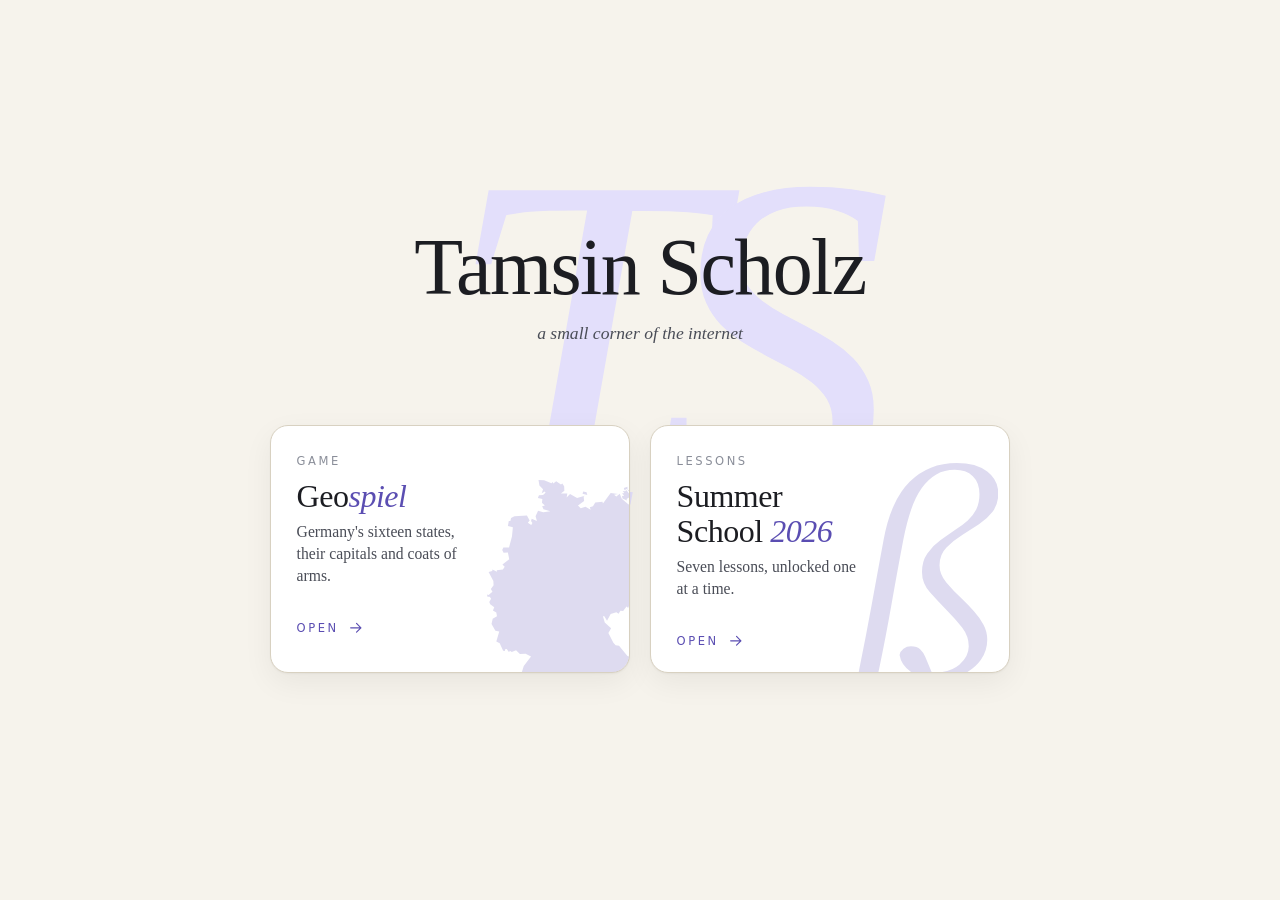
==== index.html @ 85770235 "Landing page: widen the ß artwork by 15% Co-Authored-By: Claude Opus 5.5 <noreply@anthropic.com> Cla" ====
<!doctype html>
<html lang="en">
<head>
  <meta charset="utf-8">
  <meta name="viewport" content="width=device-width, initial-scale=1">
  <title>Tamsin Scholz</title>
  <style>
    :root {
      --ink: #1c1d22;
      --ink-soft: #4a4d57;
      --ink-faint: #8a8e99;
      --paper: #f6f3ec;
      --paper-deep: #ece7dc;
      --rule: #d8d1c1;
      --accent: #5b4eb2;
      --accent-soft: #e3dffb;
      --ease: cubic-bezier(.2,.7,.2,1);
      --serif: ui-serif, Georgia, "Iowan Old Style", "Apple Garamond", serif;
      --sans: ui-sans-serif, system-ui, sans-serif;
    }
    * { box-sizing: border-box; }
    html, body { margin: 0; }
    body {
      min-height: 100vh;
      background: var(--paper);
      color: var(--ink);
      font-family: var(--serif);
      -webkit-font-smoothing: antialiased;
      display: grid;
      grid-template-columns: minmax(0, 1fr);
      place-items: center;
      padding: 6vh 16px;
      overflow-x: hidden;
    }
    main {
      position: relative;
      width: 100%;
      max-width: 760px;
      text-align: center;
    }
    /* Giant ghost monogram behind the name */
    .masthead { position: relative; isolation: isolate; }
    .mono {
      position: absolute;
      inset: 50% auto auto 50%;
      transform: translate(-50%, -38%);
      font-size: clamp(14rem, 52vw, 30rem);
      font-style: italic;
      line-height: 1;
      letter-spacing: -.12em;
      color: var(--accent-soft);
      z-index: -1;
      user-select: none;
      white-space: nowrap;
    }
    h1 {
      margin: 0;
      font-weight: 500;
      font-size: clamp(2.6rem, 9vw, 5rem);
      letter-spacing: -.02em;
      line-height: 1;
    }
    .tag {
      margin: 1rem 0 0;
      font-style: italic;
      color: var(--ink-soft);
      font-size: 1.1rem;
    }
    .cards {
      display: grid;
      grid-template-columns: repeat(auto-fit, minmax(260px, 1fr));
      gap: 1.25rem;
      max-width: 740px;
      margin: 9vh auto 0;
    }
    .card {
      position: relative;
      overflow: hidden;
      display: block;
      min-height: 220px;
      padding: 1.6rem 40% 1.4rem 1.6rem;
      background: #fff;
      border: 1px solid var(--rule);
      border-radius: 18px;
      box-shadow: 0 1px 2px rgba(0,0,0,.04), 0 10px 30px rgba(0,0,0,.06);
      color: inherit;
      text-decoration: none;
      text-align: left;
      transition: transform .35s var(--ease), box-shadow .35s var(--ease), border-color .35s var(--ease);
    }
    .card:hover, .card:focus-visible {
      transform: translateY(-4px) rotate(-.6deg);
      border-color: var(--accent);
      box-shadow: 0 2px 4px rgba(0,0,0,.05), 0 18px 40px rgba(91,78,178,.18);
      outline: none;
    }
    /* Each card's artwork sits faded in the bottom-right corner, cropped by the card */
    .art {
      position: absolute;
      right: -8%;
      bottom: -14%;
      height: 92%;
      width: auto;
      opacity: .2;
      transition: opacity .4s var(--ease), transform .6s var(--ease);
    }
    .card:hover .art, .card:focus-visible .art { opacity: .38; transform: translate(-6px, -6px); }
    .art--de path { fill: var(--accent); }
    /* ß outline from Source Serif 4 Italic (SIL Open Font License), drawn as
       a path: Safari clips the overhang of real italic text while it animates */
    .art--glyph { right: 3%; bottom: -31%; height: 116%; }
    .art--glyph path { fill: var(--accent); }
    .card__meta {
      font-family: var(--sans);
      font-size: .72rem;
      letter-spacing: .22em;
      text-transform: uppercase;
      color: var(--ink-faint);
    }
    .card__title {
      display: block;
      margin-top: .6rem;
      font-size: 2rem;
      line-height: 1.1;
      letter-spacing: -.015em;
    }
    .card__title em { color: var(--accent); }
    .card__blurb {
      display: block;
      margin-top: .45rem;
      color: var(--ink-soft);
      font-size: .98rem;
      line-height: 1.4;
    }
    .card__go {
      display: inline-flex;
      align-items: center;
      gap: .5rem;
      margin-top: 2rem;
      color: var(--accent);
    }
    .card__go .card__meta { color: inherit; }
    .arrow {
      width: 1.1rem;
      height: 1.1rem;
      fill: none;
      stroke: currentColor;
      stroke-width: 1.6;
      stroke-linecap: round;
      stroke-linejoin: round;
      transition: transform .35s var(--ease);
    }
    .card:hover .arrow, .card:focus-visible .arrow { transform: translateX(4px); }
  </style>
</head>
<body>
  <main>
    <header class="masthead">
      <div class="mono" aria-hidden="true">TS</div>
      <h1>Tamsin Scholz</h1>
      <p class="tag">a small corner of the internet</p>
    </header>
    <nav class="cards" aria-label="Projects">
      <a class="card" href="geospiel/">
        <svg class="art art--de" viewBox="0 0 75.1 100" aria-hidden="true"><path d="M10.9 75.8L10.1 75.3L9.7 75.9L8.7 74.5L8.0 74.6L7.9 75.4L7.1 75.2L5.6 71.9L4.1 71.2L5.4 66.8L3.7 66.4L2.0 63.5L2.5 61.2L4.4 60.0L4.1 58.4L2.6 57.5L3.2 56.1L1.4 54.8L1.0 53.8L1.8 52.3L1.2 51.4L0.2 51.5L0.0 50.5L0.7 50.7L2.4 49.2L1.7 48.0L2.9 46.4L2.8 44.5L0.7 40.5L2.3 40.1L2.4 39.4L4.4 40.4L4.3 39.8L7.0 39.4L7.8 38.2L6.8 37.2L9.8 34.9L9.2 32.0L7.3 32.1L6.7 30.9L7.2 29.7L9.7 29.7L11.0 24.9L11.4 20.8L9.2 20.3L9.6 18.1L10.3 18.1L10.6 16.8L12.1 16.0L17.6 15.7L18.8 17.9L18.0 18.8L19.5 19.8L20.0 19.0L19.4 18.1L19.7 17.1L22.0 18.1L21.4 16.0L22.5 13.5L24.8 14.2L27.9 13.8L24.9 12.9L24.3 11.6L25.5 11.2L24.2 10.0L24.4 8.4L22.4 7.9L22.9 6.7L24.7 6.6L25.8 5.6L25.5 5.1L24.1 5.8L24.7 4.1L23.1 2.4L22.7 0.0L25.2 0.1L28.4 1.4L29.0 0.9L29.2 1.5L30.5 0.5L32.6 2.0L33.2 1.5L34.0 2.8L34.1 4.7L32.6 5.9L35.4 6.0L35.1 7.7L36.6 6.2L39.7 7.9L43.1 6.9L42.6 7.3L42.8 9.3L40.1 11.2L41.3 12.5L43.4 11.8L45.7 13.1L45.3 12.0L46.7 11.6L47.7 9.9L50.9 9.6L51.1 10.4L54.5 5.7L57.8 6.2L56.0 6.5L57.0 7.3L58.5 6.1L59.4 8.3L62.4 10.8L65.1 9.7L68.5 12.9L68.4 13.7L65.4 13.9L66.0 13.2L65.9 12.2L66.8 12.5L67.0 12.0L66.3 11.2L64.8 11.7L65.8 12.9L65.3 14.0L67.3 15.2L68.6 15.2L69.2 17.0L70.3 21.6L69.5 24.4L67.8 25.5L67.7 27.0L71.9 30.6L71.0 32.9L71.4 34.3L72.5 35.0L72.3 36.6L72.8 37.2L71.5 40.4L72.8 42.5L72.7 44.3L74.6 45.4L75.1 48.0L73.2 53.5L71.7 53.1L72.0 52.1L71.3 52.2L71.5 51.4L70.8 50.7L69.1 50.5L68.8 51.3L69.8 52.5L65.9 53.9L65.4 54.8L62.8 55.1L62.2 56.4L61.5 55.8L60.0 57.7L58.8 57.6L58.0 59.0L57.0 58.3L54.5 59.1L52.9 62.0L51.7 60.1L51.1 60.1L51.9 62.8L54.7 65.3L53.5 67.4L55.7 71.7L56.7 72.8L58.2 73.0L61.9 77.6L63.6 78.1L65.3 80.4L64.4 83.7L62.7 82.7L61.1 86.3L56.5 88.8L58.5 92.4L57.7 94.1L59.1 94.6L58.8 97.1L56.7 96.2L56.6 94.8L54.4 95.3L53.8 94.5L52.4 94.6L52.3 93.9L51.6 94.4L51.9 95.6L47.2 95.8L44.2 98.3L42.0 98.4L41.1 96.5L38.1 96.5L37.7 95.9L37.4 98.4L35.3 100.0L35.7 98.5L34.7 98.8L33.6 96.4L32.8 96.6L32.2 95.7L31.6 96.6L30.2 96.4L26.1 94.6L24.8 95.0L24.0 93.9L24.0 94.7L22.1 93.0L20.8 94.8L22.4 94.8L22.2 95.7L21.7 95.3L20.6 96.1L19.1 95.4L18.2 96.2L16.0 95.8L14.8 96.6L13.5 94.4L14.3 90.8L14.0 88.9L16.2 82.0L19.4 77.8L17.0 76.6L14.5 76.7L12.8 75.0L10.9 75.8ZM63.8 4.5L63.2 5.9L64.5 7.4L64.3 8.3L63.2 7.4L61.5 8.4L61.7 9.0L59.7 8.2L59.5 7.1L60.5 6.9L59.5 6.0L60.5 5.7L59.8 4.8L60.9 5.0L61.4 4.4L62.8 6.3L62.5 4.8L61.5 4.0L60.6 4.5L60.3 3.5L61.9 3.0L61.9 4.3L63.8 4.5ZM44.2 6.6L42.1 6.1L42.4 5.1L43.9 5.4L44.2 6.6Z"/></svg>
        <span class="card__meta">Game</span>
        <span class="card__title">Geo<em>spiel</em></span>
        <span class="card__blurb">Germany's sixteen states, their capitals and coats of arms.</span>
        <span class="card__go"><span class="card__meta">Open</span><svg class="arrow" viewBox="0 0 24 24" aria-hidden="true"><path d="M5 12h13M13 6l6 6-6 6"/></svg></span>
      </a>
      <a class="card" href="summer-school-2026/">
        <svg class="art art--glyph" viewBox="0 0 766 1013" aria-hidden="true"><path transform="scale(1.15 1)" d="M85 1013Q65 1013 47 1008Q29 1003 17 992.5Q5 982 0 965Q3 949 17.5 940.5Q32 932 48 932Q63 932 74 936.5Q85 941 95.5 949Q106 957 117 969L137 989V993H125V989Q142 979 156 963Q170 947 181 928Q198 898 209 862Q220 826 227 791Q234 756 238 729Q258 616 276 502.5Q294 389 313 271Q324 202 344 151Q364 100 393 66.5Q422 33 458.5 16.5Q495 0 538 0Q598 0 632 30Q666 60 666 108Q666 146 649 172Q632 198 606.5 217Q581 236 556 254Q528 274 506.5 299Q485 324 485 362Q485 394 506 423Q527 452 554 481Q573 502 591 525Q609 548 620.5 572.5Q632 597 632 626Q632 665 612.5 697Q593 729 558.5 747.5Q524 766 479 766Q433 766 400 742Q367 718 362 680Q364 666 374 657.5Q384 649 397 649Q416 649 426 660Q436 671 441 686L465 752L418 734Q433 738 443 740Q453 742 470 742Q517 742 546 714Q575 686 575 649Q575 613 554.5 582.5Q534 552 508 522Q480 490 455.5 458Q431 426 431 386Q431 347 447.5 320Q464 293 488.5 273Q513 253 537 234Q556 220 572 203.5Q588 187 598 164.5Q608 142 608 111Q608 69 587.5 46.5Q567 24 532 24Q500 24 475 40.5Q450 57 430.5 88.5Q411 120 397.5 165.5Q384 211 374 269Q356 377 337.5 498.5Q319 620 299 729Q292 767 280 807Q268 847 250 883.5Q232 920 208 949Q192 968 172.5 982.5Q153 997 131.5 1005Q110 1013 85 1013Z"/></svg>
        <span class="card__meta">Lessons</span>
        <span class="card__title">Summer School <em>2026</em></span>
        <span class="card__blurb">Seven lessons, unlocked one at a time.</span>
        <span class="card__go"><span class="card__meta">Open</span><svg class="arrow" viewBox="0 0 24 24" aria-hidden="true"><path d="M5 12h13M13 6l6 6-6 6"/></svg></span>
      </a>
    </nav>
  </main>
</body>
</html>
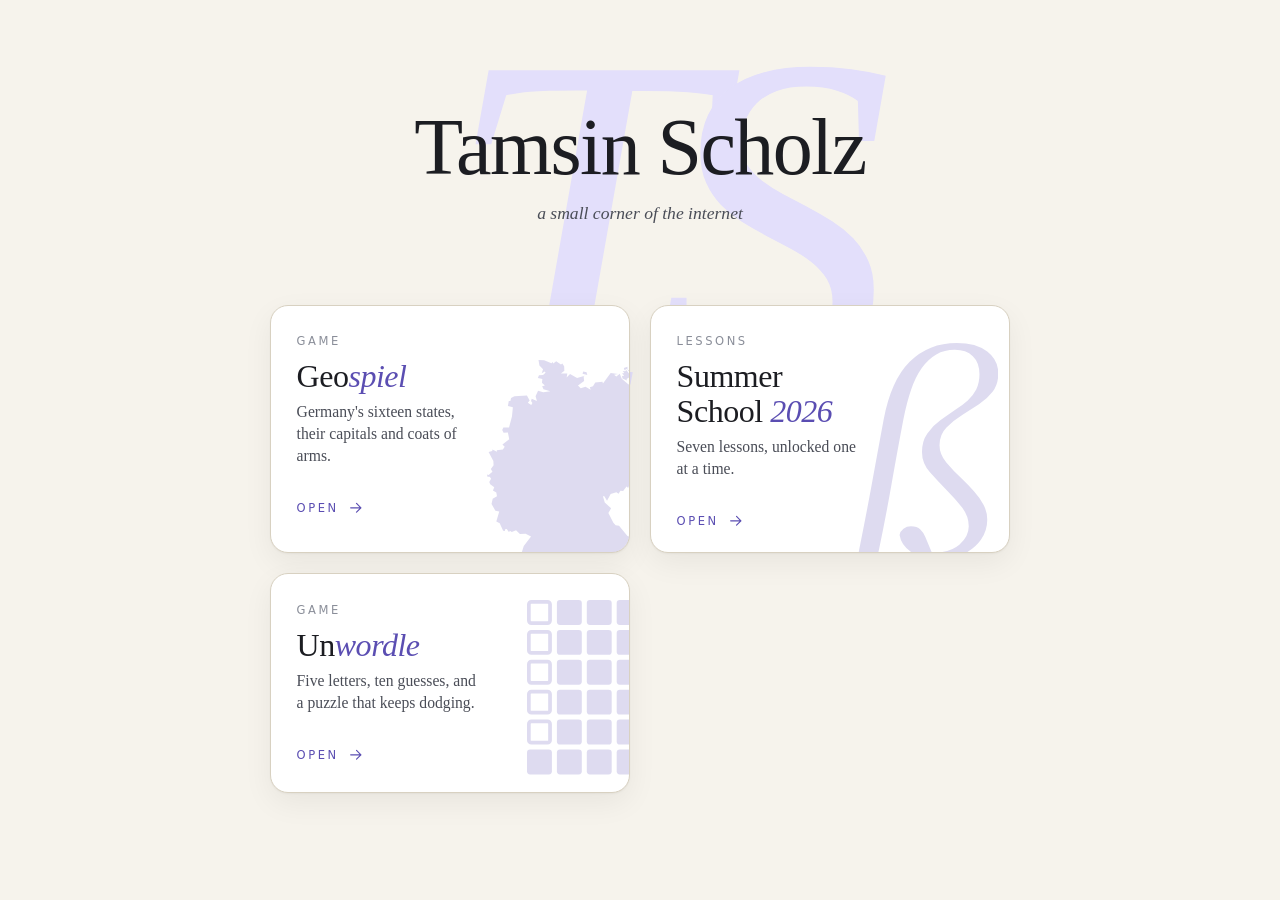
==== commit c0ef7520: "Add Unwordle card to landing page Links the unwordle Pages site with a faded tile-grid artwork: five" ====
--- a/index.html
+++ b/index.html
@@ -110,6 +110,10 @@
        a path: Safari clips the overhang of real italic text while it animates */
     .art--glyph { right: 3%; bottom: -31%; height: 116%; }
     .art--glyph path { fill: var(--accent); }
+    /* Unwordle board: the first letter misses five times, then the word lands */
+    .art--tiles { right: -12%; bottom: 8%; height: 80%; }
+    .art--tiles rect { fill: var(--accent); }
+    .art--tiles .miss { fill: none; stroke: var(--accent); stroke-width: 3; }
     .card__meta {
       font-family: var(--sans);
       font-size: .72rem;
@@ -175,6 +179,13 @@
         <span class="card__blurb">Seven lessons, unlocked one at a time.</span>
         <span class="card__go"><span class="card__meta">Open</span><svg class="arrow" viewBox="0 0 24 24" aria-hidden="true"><path d="M5 12h13M13 6l6 6-6 6"/></svg></span>
       </a>
+      <a class="card" href="unwordle/">
+        <svg class="art art--tiles" viewBox="0 0 116 140" aria-hidden="true"><rect class="miss" x="1.5" y="1.5" width="17" height="17" rx="2"/><rect x="24" y="0" width="20" height="20" rx="2.5"/><rect x="48" y="0" width="20" height="20" rx="2.5"/><rect x="72" y="0" width="20" height="20" rx="2.5"/><rect x="96" y="0" width="20" height="20" rx="2.5"/><rect class="miss" x="1.5" y="25.5" width="17" height="17" rx="2"/><rect x="24" y="24" width="20" height="20" rx="2.5"/><rect x="48" y="24" width="20" height="20" rx="2.5"/><rect x="72" y="24" width="20" height="20" rx="2.5"/><rect x="96" y="24" width="20" height="20" rx="2.5"/><rect class="miss" x="1.5" y="49.5" width="17" height="17" rx="2"/><rect x="24" y="48" width="20" height="20" rx="2.5"/><rect x="48" y="48" width="20" height="20" rx="2.5"/><rect x="72" y="48" width="20" height="20" rx="2.5"/><rect x="96" y="48" width="20" height="20" rx="2.5"/><rect class="miss" x="1.5" y="73.5" width="17" height="17" rx="2"/><rect x="24" y="72" width="20" height="20" rx="2.5"/><rect x="48" y="72" width="20" height="20" rx="2.5"/><rect x="72" y="72" width="20" height="20" rx="2.5"/><rect x="96" y="72" width="20" height="20" rx="2.5"/><rect class="miss" x="1.5" y="97.5" width="17" height="17" rx="2"/><rect x="24" y="96" width="20" height="20" rx="2.5"/><rect x="48" y="96" width="20" height="20" rx="2.5"/><rect x="72" y="96" width="20" height="20" rx="2.5"/><rect x="96" y="96" width="20" height="20" rx="2.5"/><rect x="0" y="120" width="20" height="20" rx="2.5"/><rect x="24" y="120" width="20" height="20" rx="2.5"/><rect x="48" y="120" width="20" height="20" rx="2.5"/><rect x="72" y="120" width="20" height="20" rx="2.5"/><rect x="96" y="120" width="20" height="20" rx="2.5"/></svg>
+        <span class="card__meta">Game</span>
+        <span class="card__title">Un<em>wordle</em></span>
+        <span class="card__blurb">Five letters, ten guesses, and a puzzle that keeps dodging.</span>
+        <span class="card__go"><span class="card__meta">Open</span><svg class="arrow" viewBox="0 0 24 24" aria-hidden="true"><path d="M5 12h13M13 6l6 6-6 6"/></svg></span>
+      </a>
     </nav>
   </main>
 </body>
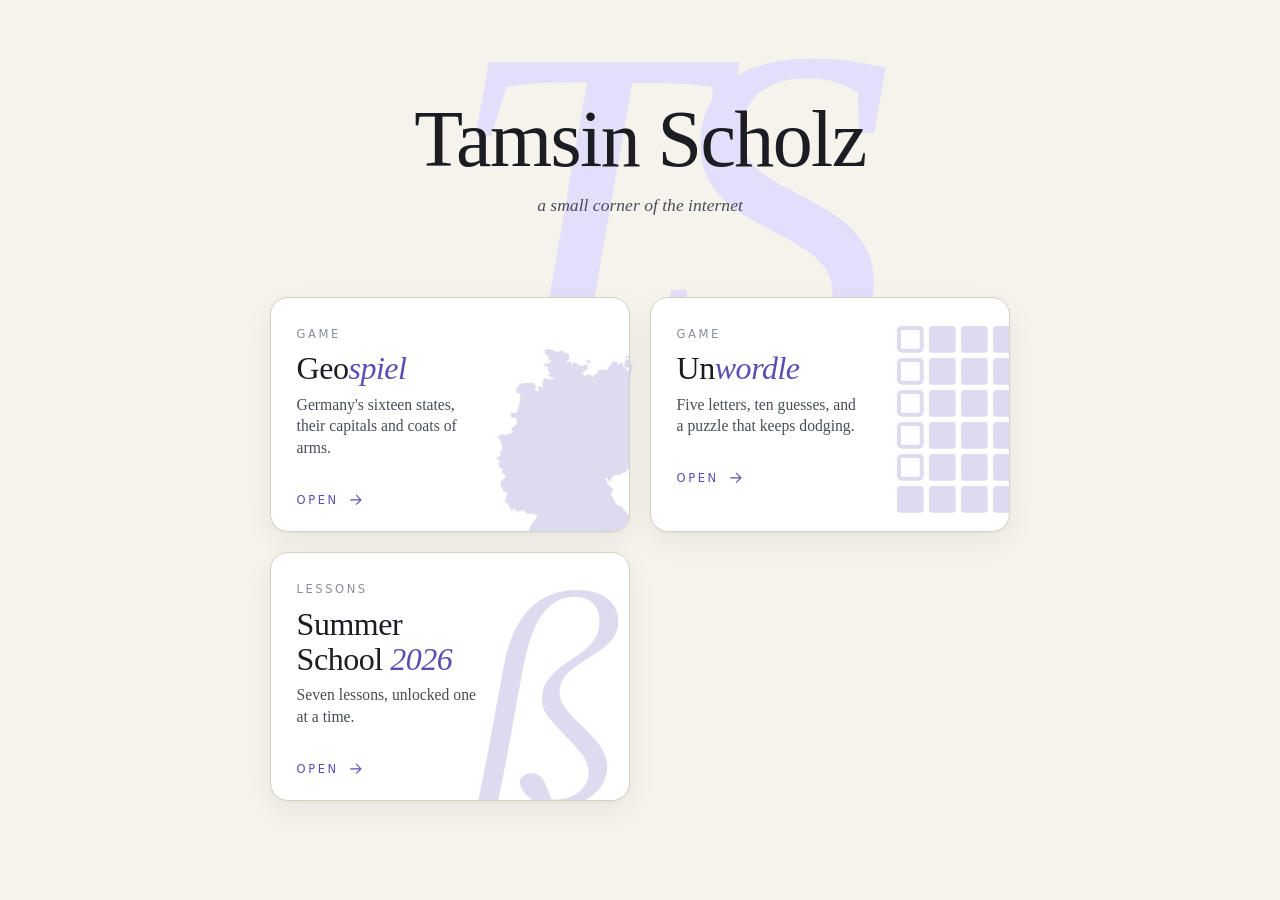
==== commit 963468fc: "Landing page: show Unwordle card second Co-Authored-By: Claude Opus 5.5 <noreply@anthropic.com> Clau" ====
--- a/index.html
+++ b/index.html
@@ -172,6 +172,13 @@
         <span class="card__blurb">Germany's sixteen states, their capitals and coats of arms.</span>
         <span class="card__go"><span class="card__meta">Open</span><svg class="arrow" viewBox="0 0 24 24" aria-hidden="true"><path d="M5 12h13M13 6l6 6-6 6"/></svg></span>
       </a>
+      <a class="card" href="unwordle/">
+        <svg class="art art--tiles" viewBox="0 0 116 140" aria-hidden="true"><rect class="miss" x="1.5" y="1.5" width="17" height="17" rx="2"/><rect x="24" y="0" width="20" height="20" rx="2.5"/><rect x="48" y="0" width="20" height="20" rx="2.5"/><rect x="72" y="0" width="20" height="20" rx="2.5"/><rect x="96" y="0" width="20" height="20" rx="2.5"/><rect class="miss" x="1.5" y="25.5" width="17" height="17" rx="2"/><rect x="24" y="24" width="20" height="20" rx="2.5"/><rect x="48" y="24" width="20" height="20" rx="2.5"/><rect x="72" y="24" width="20" height="20" rx="2.5"/><rect x="96" y="24" width="20" height="20" rx="2.5"/><rect class="miss" x="1.5" y="49.5" width="17" height="17" rx="2"/><rect x="24" y="48" width="20" height="20" rx="2.5"/><rect x="48" y="48" width="20" height="20" rx="2.5"/><rect x="72" y="48" width="20" height="20" rx="2.5"/><rect x="96" y="48" width="20" height="20" rx="2.5"/><rect class="miss" x="1.5" y="73.5" width="17" height="17" rx="2"/><rect x="24" y="72" width="20" height="20" rx="2.5"/><rect x="48" y="72" width="20" height="20" rx="2.5"/><rect x="72" y="72" width="20" height="20" rx="2.5"/><rect x="96" y="72" width="20" height="20" rx="2.5"/><rect class="miss" x="1.5" y="97.5" width="17" height="17" rx="2"/><rect x="24" y="96" width="20" height="20" rx="2.5"/><rect x="48" y="96" width="20" height="20" rx="2.5"/><rect x="72" y="96" width="20" height="20" rx="2.5"/><rect x="96" y="96" width="20" height="20" rx="2.5"/><rect x="0" y="120" width="20" height="20" rx="2.5"/><rect x="24" y="120" width="20" height="20" rx="2.5"/><rect x="48" y="120" width="20" height="20" rx="2.5"/><rect x="72" y="120" width="20" height="20" rx="2.5"/><rect x="96" y="120" width="20" height="20" rx="2.5"/></svg>
+        <span class="card__meta">Game</span>
+        <span class="card__title">Un<em>wordle</em></span>
+        <span class="card__blurb">Five letters, ten guesses, and a puzzle that keeps dodging.</span>
+        <span class="card__go"><span class="card__meta">Open</span><svg class="arrow" viewBox="0 0 24 24" aria-hidden="true"><path d="M5 12h13M13 6l6 6-6 6"/></svg></span>
+      </a>
       <a class="card" href="summer-school-2026/">
         <svg class="art art--glyph" viewBox="0 0 766 1013" aria-hidden="true"><path transform="scale(1.15 1)" d="M85 1013Q65 1013 47 1008Q29 1003 17 992.5Q5 982 0 965Q3 949 17.5 940.5Q32 932 48 932Q63 932 74 936.5Q85 941 95.5 949Q106 957 117 969L137 989V993H125V989Q142 979 156 963Q170 947 181 928Q198 898 209 862Q220 826 227 791Q234 756 238 729Q258 616 276 502.5Q294 389 313 271Q324 202 344 151Q364 100 393 66.5Q422 33 458.5 16.5Q495 0 538 0Q598 0 632 30Q666 60 666 108Q666 146 649 172Q632 198 606.5 217Q581 236 556 254Q528 274 506.5 299Q485 324 485 362Q485 394 506 423Q527 452 554 481Q573 502 591 525Q609 548 620.5 572.5Q632 597 632 626Q632 665 612.5 697Q593 729 558.5 747.5Q524 766 479 766Q433 766 400 742Q367 718 362 680Q364 666 374 657.5Q384 649 397 649Q416 649 426 660Q436 671 441 686L465 752L418 734Q433 738 443 740Q453 742 470 742Q517 742 546 714Q575 686 575 649Q575 613 554.5 582.5Q534 552 508 522Q480 490 455.5 458Q431 426 431 386Q431 347 447.5 320Q464 293 488.5 273Q513 253 537 234Q556 220 572 203.5Q588 187 598 164.5Q608 142 608 111Q608 69 587.5 46.5Q567 24 532 24Q500 24 475 40.5Q450 57 430.5 88.5Q411 120 397.5 165.5Q384 211 374 269Q356 377 337.5 498.5Q319 620 299 729Q292 767 280 807Q268 847 250 883.5Q232 920 208 949Q192 968 172.5 982.5Q153 997 131.5 1005Q110 1013 85 1013Z"/></svg>
         <span class="card__meta">Lessons</span>
@@ -179,13 +186,6 @@
         <span class="card__blurb">Seven lessons, unlocked one at a time.</span>
         <span class="card__go"><span class="card__meta">Open</span><svg class="arrow" viewBox="0 0 24 24" aria-hidden="true"><path d="M5 12h13M13 6l6 6-6 6"/></svg></span>
       </a>
-      <a class="card" href="unwordle/">
-        <svg class="art art--tiles" viewBox="0 0 116 140" aria-hidden="true"><rect class="miss" x="1.5" y="1.5" width="17" height="17" rx="2"/><rect x="24" y="0" width="20" height="20" rx="2.5"/><rect x="48" y="0" width="20" height="20" rx="2.5"/><rect x="72" y="0" width="20" height="20" rx="2.5"/><rect x="96" y="0" width="20" height="20" rx="2.5"/><rect class="miss" x="1.5" y="25.5" width="17" height="17" rx="2"/><rect x="24" y="24" width="20" height="20" rx="2.5"/><rect x="48" y="24" width="20" height="20" rx="2.5"/><rect x="72" y="24" width="20" height="20" rx="2.5"/><rect x="96" y="24" width="20" height="20" rx="2.5"/><rect class="miss" x="1.5" y="49.5" width="17" height="17" rx="2"/><rect x="24" y="48" width="20" height="20" rx="2.5"/><rect x="48" y="48" width="20" height="20" rx="2.5"/><rect x="72" y="48" width="20" height="20" rx="2.5"/><rect x="96" y="48" width="20" height="20" rx="2.5"/><rect class="miss" x="1.5" y="73.5" width="17" height="17" rx="2"/><rect x="24" y="72" width="20" height="20" rx="2.5"/><rect x="48" y="72" width="20" height="20" rx="2.5"/><rect x="72" y="72" width="20" height="20" rx="2.5"/><rect x="96" y="72" width="20" height="20" rx="2.5"/><rect class="miss" x="1.5" y="97.5" width="17" height="17" rx="2"/><rect x="24" y="96" width="20" height="20" rx="2.5"/><rect x="48" y="96" width="20" height="20" rx="2.5"/><rect x="72" y="96" width="20" height="20" rx="2.5"/><rect x="96" y="96" width="20" height="20" rx="2.5"/><rect x="0" y="120" width="20" height="20" rx="2.5"/><rect x="24" y="120" width="20" height="20" rx="2.5"/><rect x="48" y="120" width="20" height="20" rx="2.5"/><rect x="72" y="120" width="20" height="20" rx="2.5"/><rect x="96" y="120" width="20" height="20" rx="2.5"/></svg>
-        <span class="card__meta">Game</span>
-        <span class="card__title">Un<em>wordle</em></span>
-        <span class="card__blurb">Five letters, ten guesses, and a puzzle that keeps dodging.</span>
-        <span class="card__go"><span class="card__meta">Open</span><svg class="arrow" viewBox="0 0 24 24" aria-hidden="true"><path d="M5 12h13M13 6l6 6-6 6"/></svg></span>
-      </a>
     </nav>
   </main>
 </body>
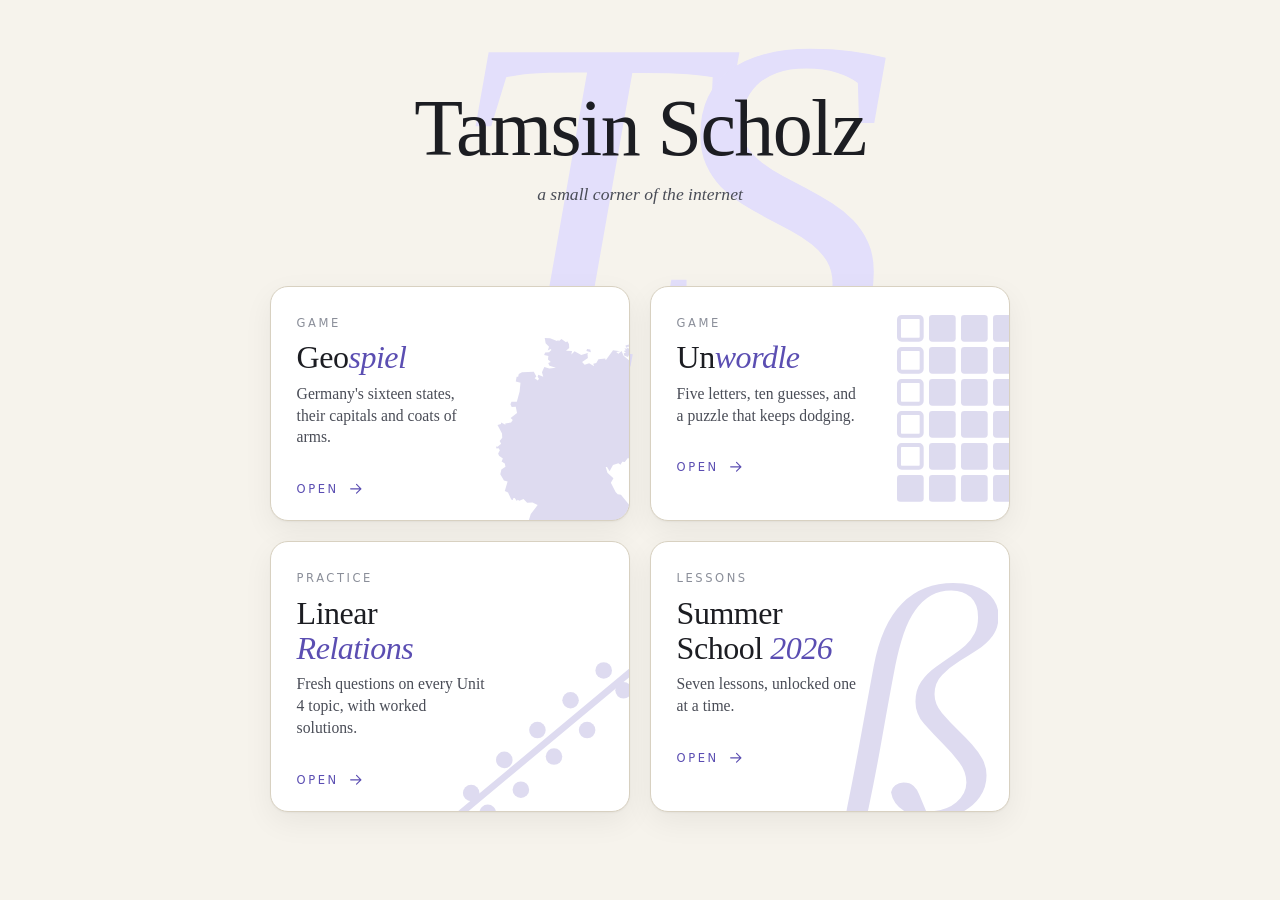
==== commit 55dc378a: "Add Linear Relations card to landing page Third card links to math-practice/, with a scatter plot an" ====
--- a/index.html
+++ b/index.html
@@ -114,6 +114,11 @@
     .art--tiles { right: -12%; bottom: 8%; height: 80%; }
     .art--tiles rect { fill: var(--accent); }
     .art--tiles .miss { fill: none; stroke: var(--accent); stroke-width: 3; }
+    /* Scatter plot with its line of best fit */
+    .art--plot { right: -5%; bottom: -8%; height: 74%; }
+    .art--plot circle { fill: var(--accent); }
+    .art--plot path { fill: none; stroke: var(--accent); stroke-linecap: round; }
+    .art--plot .fit { stroke-width: 4; }
     .card__meta {
       font-family: var(--sans);
       font-size: .72rem;
@@ -179,6 +184,13 @@
         <span class="card__blurb">Five letters, ten guesses, and a puzzle that keeps dodging.</span>
         <span class="card__go"><span class="card__meta">Open</span><svg class="arrow" viewBox="0 0 24 24" aria-hidden="true"><path d="M5 12h13M13 6l6 6-6 6"/></svg></span>
       </a>
+      <a class="card" href="math-practice/">
+        <svg class="art art--plot" viewBox="0 0 120 120" aria-hidden="true"><path class="fit" d="M8 108L116 18"/><circle cx="14" cy="96" r="5"/><circle cx="24" cy="108" r="5"/><circle cx="34" cy="76" r="5"/><circle cx="44" cy="94" r="5"/><circle cx="54" cy="58" r="5"/><circle cx="64" cy="74" r="5"/><circle cx="74" cy="40" r="5"/><circle cx="84" cy="58" r="5"/><circle cx="94" cy="22" r="5"/><circle cx="106" cy="34" r="5"/></svg>
+        <span class="card__meta">Practice</span>
+        <span class="card__title">Linear <em>Relations</em></span>
+        <span class="card__blurb">Fresh questions on every Unit 4 topic, with worked solutions.</span>
+        <span class="card__go"><span class="card__meta">Open</span><svg class="arrow" viewBox="0 0 24 24" aria-hidden="true"><path d="M5 12h13M13 6l6 6-6 6"/></svg></span>
+      </a>
       <a class="card" href="summer-school-2026/">
         <svg class="art art--glyph" viewBox="0 0 766 1013" aria-hidden="true"><path transform="scale(1.15 1)" d="M85 1013Q65 1013 47 1008Q29 1003 17 992.5Q5 982 0 965Q3 949 17.5 940.5Q32 932 48 932Q63 932 74 936.5Q85 941 95.5 949Q106 957 117 969L137 989V993H125V989Q142 979 156 963Q170 947 181 928Q198 898 209 862Q220 826 227 791Q234 756 238 729Q258 616 276 502.5Q294 389 313 271Q324 202 344 151Q364 100 393 66.5Q422 33 458.5 16.5Q495 0 538 0Q598 0 632 30Q666 60 666 108Q666 146 649 172Q632 198 606.5 217Q581 236 556 254Q528 274 506.5 299Q485 324 485 362Q485 394 506 423Q527 452 554 481Q573 502 591 525Q609 548 620.5 572.5Q632 597 632 626Q632 665 612.5 697Q593 729 558.5 747.5Q524 766 479 766Q433 766 400 742Q367 718 362 680Q364 666 374 657.5Q384 649 397 649Q416 649 426 660Q436 671 441 686L465 752L418 734Q433 738 443 740Q453 742 470 742Q517 742 546 714Q575 686 575 649Q575 613 554.5 582.5Q534 552 508 522Q480 490 455.5 458Q431 426 431 386Q431 347 447.5 320Q464 293 488.5 273Q513 253 537 234Q556 220 572 203.5Q588 187 598 164.5Q608 142 608 111Q608 69 587.5 46.5Q567 24 532 24Q500 24 475 40.5Q450 57 430.5 88.5Q411 120 397.5 165.5Q384 211 374 269Q356 377 337.5 498.5Q319 620 299 729Q292 767 280 807Q268 847 250 883.5Q232 920 208 949Q192 968 172.5 982.5Q153 997 131.5 1005Q110 1013 85 1013Z"/></svg>
         <span class="card__meta">Lessons</span>
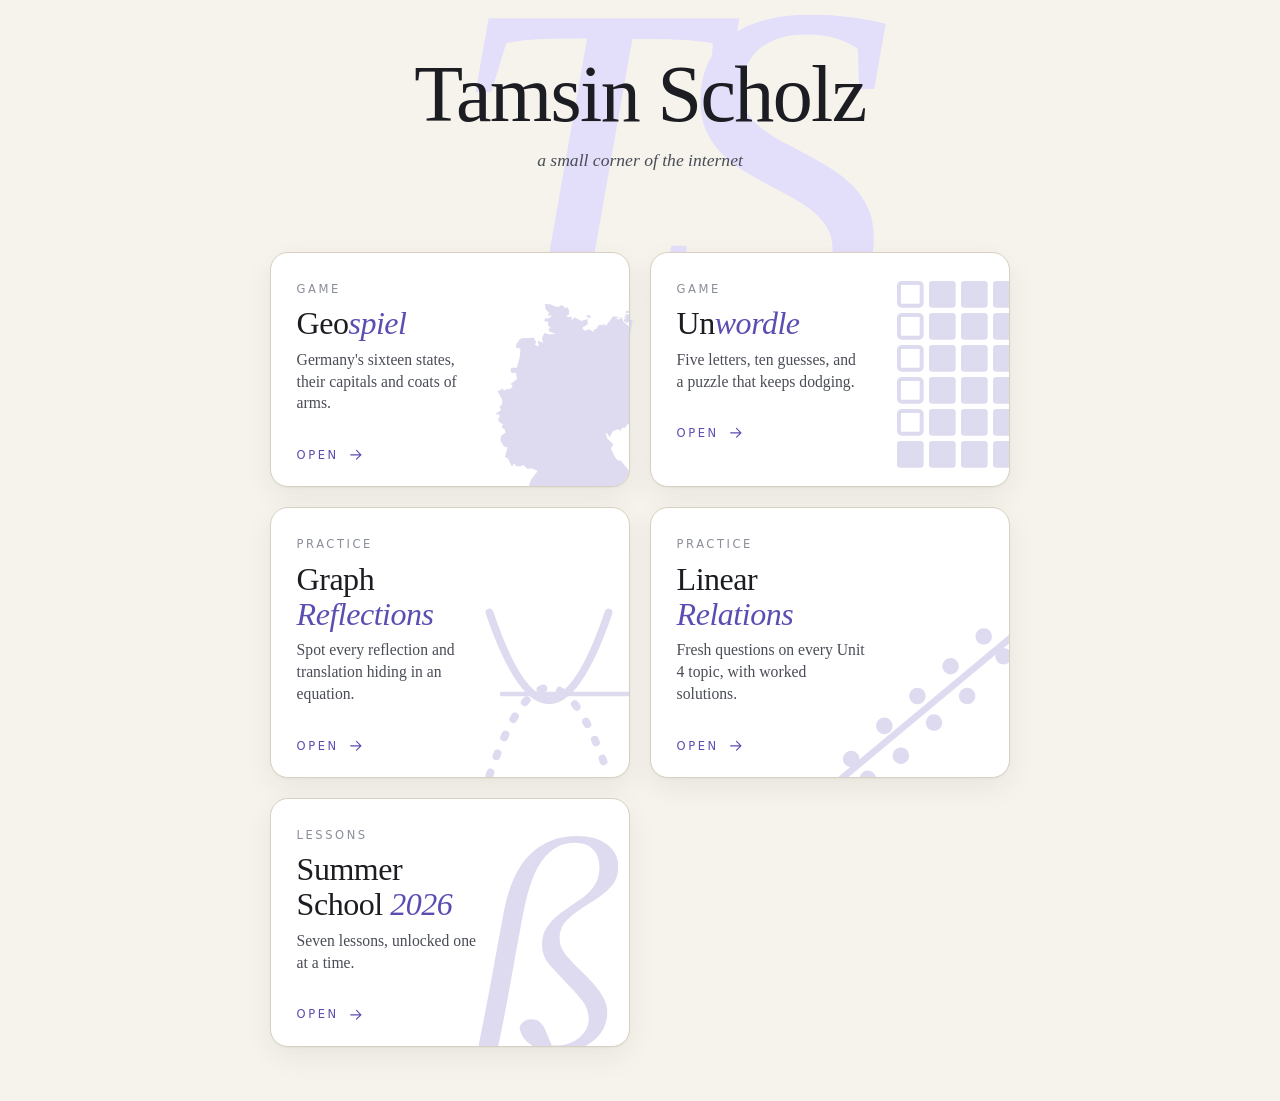
==== commit 7fb986d1: "add math-flections" ====
--- a/index.html
+++ b/index.html
@@ -114,6 +114,12 @@
     .art--tiles { right: -12%; bottom: 8%; height: 80%; }
     .art--tiles rect { fill: var(--accent); }
     .art--tiles .miss { fill: none; stroke: var(--accent); stroke-width: 3; }
+    /* A parabola mirrored across the x-axis */
+    .art--reflect { right: -4%; bottom: -4%; height: 70%; }
+    .art--reflect path { fill: none; stroke: var(--accent); stroke-linecap: round; stroke-linejoin: round; }
+    .art--reflect .axis { stroke-width: 3; }
+    .art--reflect .curve { stroke-width: 5; }
+    .art--reflect .mirror { stroke-width: 5; stroke-dasharray: 2 11; }
     /* Scatter plot with its line of best fit */
     .art--plot { right: -5%; bottom: -8%; height: 74%; }
     .art--plot circle { fill: var(--accent); }
@@ -184,6 +190,13 @@
         <span class="card__blurb">Five letters, ten guesses, and a puzzle that keeps dodging.</span>
         <span class="card__go"><span class="card__meta">Open</span><svg class="arrow" viewBox="0 0 24 24" aria-hidden="true"><path d="M5 12h13M13 6l6 6-6 6"/></svg></span>
       </a>
+      <a class="card" href="math-flections/">
+        <svg class="art art--reflect" viewBox="0 0 120 120" aria-hidden="true"><path class="axis" d="M30 60H116"/><path class="curve" d="M22 8Q60 120 98 8"/><path class="mirror" d="M22 112Q60 0 98 112"/></svg>
+        <span class="card__meta">Practice</span>
+        <span class="card__title">Graph <em>Reflections</em></span>
+        <span class="card__blurb">Spot every reflection and translation hiding in an equation.</span>
+        <span class="card__go"><span class="card__meta">Open</span><svg class="arrow" viewBox="0 0 24 24" aria-hidden="true"><path d="M5 12h13M13 6l6 6-6 6"/></svg></span>
+      </a>
       <a class="card" href="math-practice/">
         <svg class="art art--plot" viewBox="0 0 120 120" aria-hidden="true"><path class="fit" d="M8 108L116 18"/><circle cx="14" cy="96" r="5"/><circle cx="24" cy="108" r="5"/><circle cx="34" cy="76" r="5"/><circle cx="44" cy="94" r="5"/><circle cx="54" cy="58" r="5"/><circle cx="64" cy="74" r="5"/><circle cx="74" cy="40" r="5"/><circle cx="84" cy="58" r="5"/><circle cx="94" cy="22" r="5"/><circle cx="106" cy="34" r="5"/></svg>
         <span class="card__meta">Practice</span>
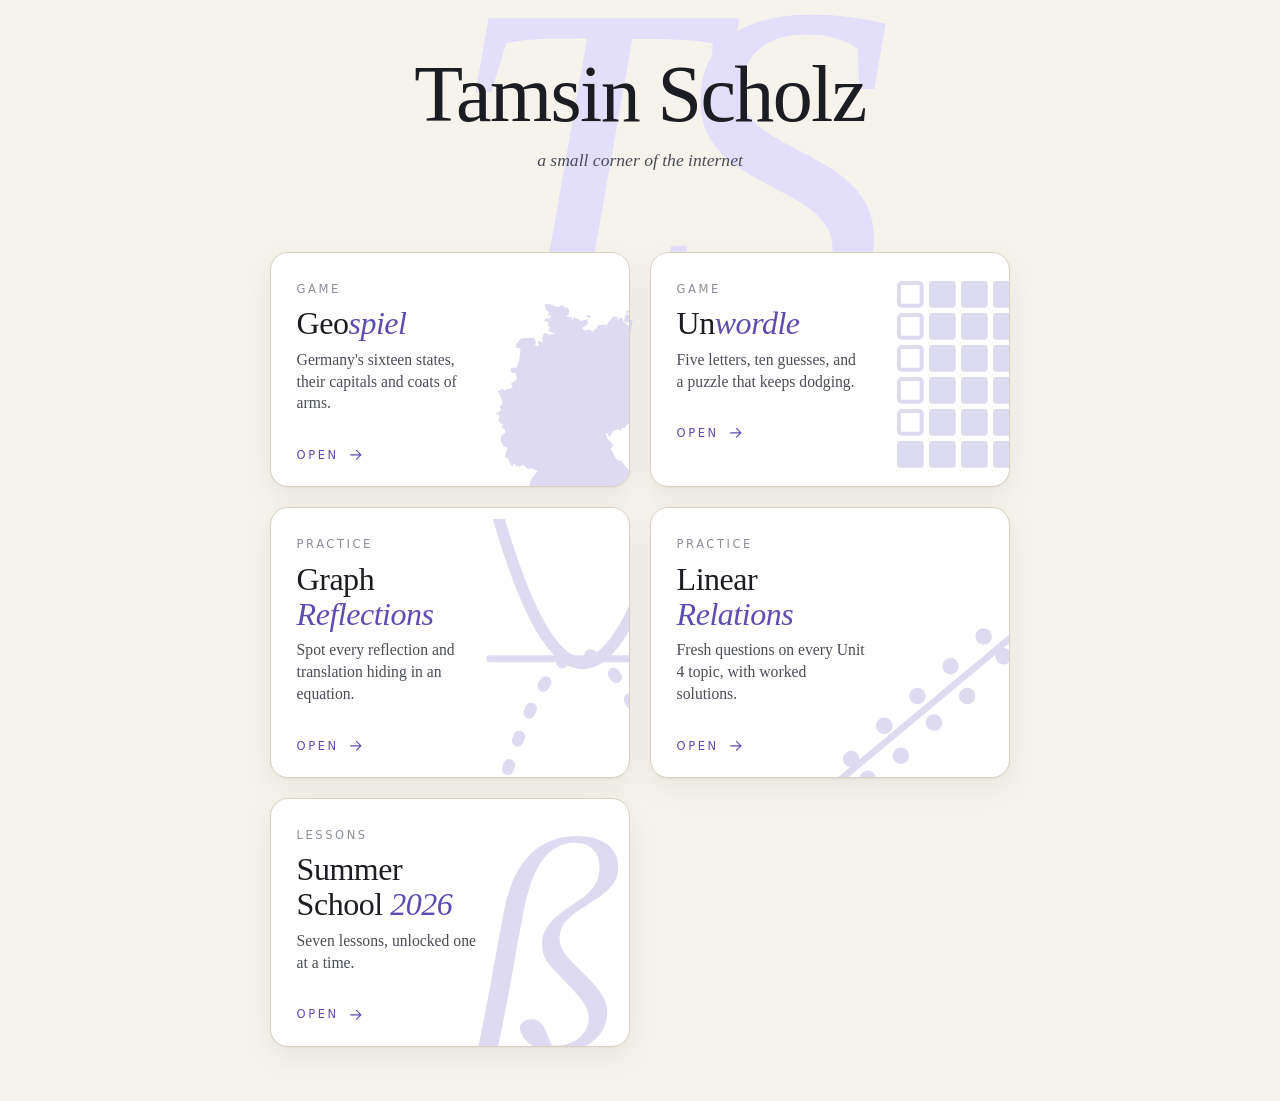
==== commit ff8f6f25: "extend parabola on graph reflections card to top of card" ====
--- a/index.html
+++ b/index.html
@@ -115,7 +115,7 @@
     .art--tiles rect { fill: var(--accent); }
     .art--tiles .miss { fill: none; stroke: var(--accent); stroke-width: 3; }
     /* A parabola mirrored across the x-axis */
-    .art--reflect { right: -4%; bottom: -4%; height: 70%; }
+    .art--reflect { right: -26%; bottom: -8%; height: 104%; }
     .art--reflect path { fill: none; stroke: var(--accent); stroke-linecap: round; stroke-linejoin: round; }
     .art--reflect .axis { stroke-width: 3; }
     .art--reflect .curve { stroke-width: 5; }
@@ -191,7 +191,7 @@
         <span class="card__go"><span class="card__meta">Open</span><svg class="arrow" viewBox="0 0 24 24" aria-hidden="true"><path d="M5 12h13M13 6l6 6-6 6"/></svg></span>
       </a>
       <a class="card" href="math-flections/">
-        <svg class="art art--reflect" viewBox="0 0 120 120" aria-hidden="true"><path class="axis" d="M30 60H116"/><path class="curve" d="M22 8Q60 120 98 8"/><path class="mirror" d="M22 112Q60 0 98 112"/></svg>
+        <svg class="art art--reflect" viewBox="0 0 120 120" aria-hidden="true"><path class="axis" d="M20 60H120"/><path class="curve" d="M24 0Q60 124 96 0"/><path class="mirror" d="M24 120Q60 -4 96 120"/></svg>
         <span class="card__meta">Practice</span>
         <span class="card__title">Graph <em>Reflections</em></span>
         <span class="card__blurb">Spot every reflection and translation hiding in an equation.</span>
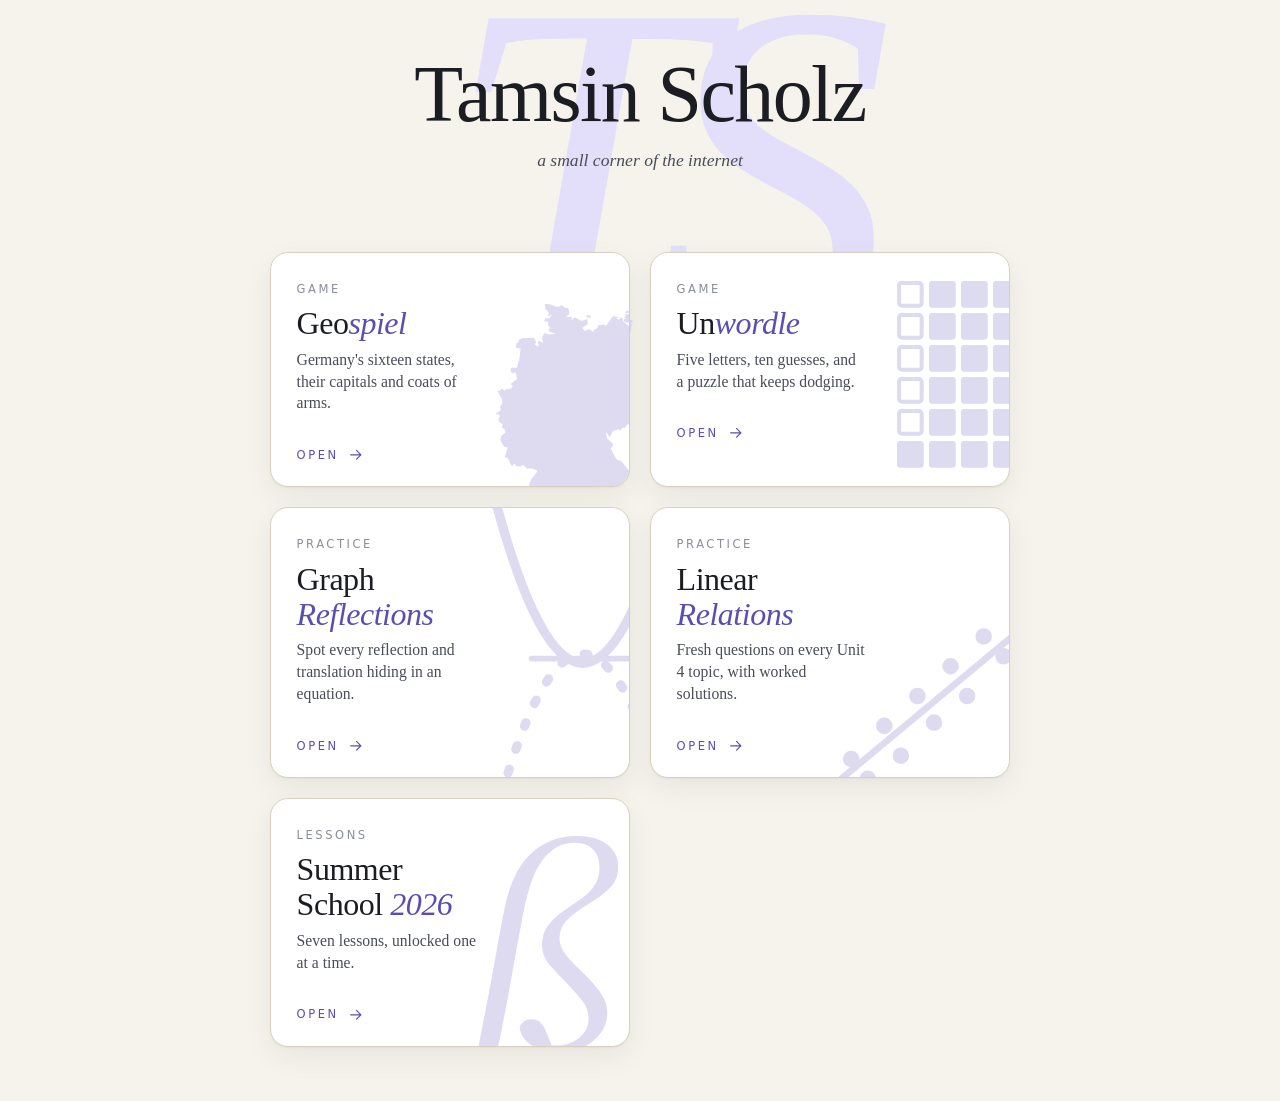
==== commit 98ccd20b: "finess parabola on graph reflections card" ====
--- a/index.html
+++ b/index.html
@@ -116,10 +116,11 @@
     .art--tiles .miss { fill: none; stroke: var(--accent); stroke-width: 3; }
     /* A parabola mirrored across the x-axis */
     .art--reflect { right: -26%; bottom: -8%; height: 104%; }
+    .art--reflect { overflow: visible; }
     .art--reflect path { fill: none; stroke: var(--accent); stroke-linecap: round; stroke-linejoin: round; }
-    .art--reflect .axis { stroke-width: 3; }
-    .art--reflect .curve { stroke-width: 5; }
-    .art--reflect .mirror { stroke-width: 5; stroke-dasharray: 2 11; }
+    .art--reflect .axis { stroke-width: 2.4; }
+    .art--reflect .curve { stroke-width: 4; }
+    .art--reflect .mirror { stroke-width: 4; stroke-dasharray: 1.6 9; }
     /* Scatter plot with its line of best fit */
     .art--plot { right: -5%; bottom: -8%; height: 74%; }
     .art--plot circle { fill: var(--accent); }
@@ -191,7 +192,7 @@
         <span class="card__go"><span class="card__meta">Open</span><svg class="arrow" viewBox="0 0 24 24" aria-hidden="true"><path d="M5 12h13M13 6l6 6-6 6"/></svg></span>
       </a>
       <a class="card" href="math-flections/">
-        <svg class="art art--reflect" viewBox="0 0 120 120" aria-hidden="true"><path class="axis" d="M20 60H120"/><path class="curve" d="M24 0Q60 124 96 0"/><path class="mirror" d="M24 120Q60 -4 96 120"/></svg>
+        <svg class="art art--reflect" viewBox="0 0 120 120" aria-hidden="true"><path class="axis" d="M38 60H120"/><path class="curve" d="M17 -30Q60 154 103 -30"/><path class="mirror" d="M17 150Q60 -34 103 150"/></svg>
         <span class="card__meta">Practice</span>
         <span class="card__title">Graph <em>Reflections</em></span>
         <span class="card__blurb">Spot every reflection and translation hiding in an equation.</span>
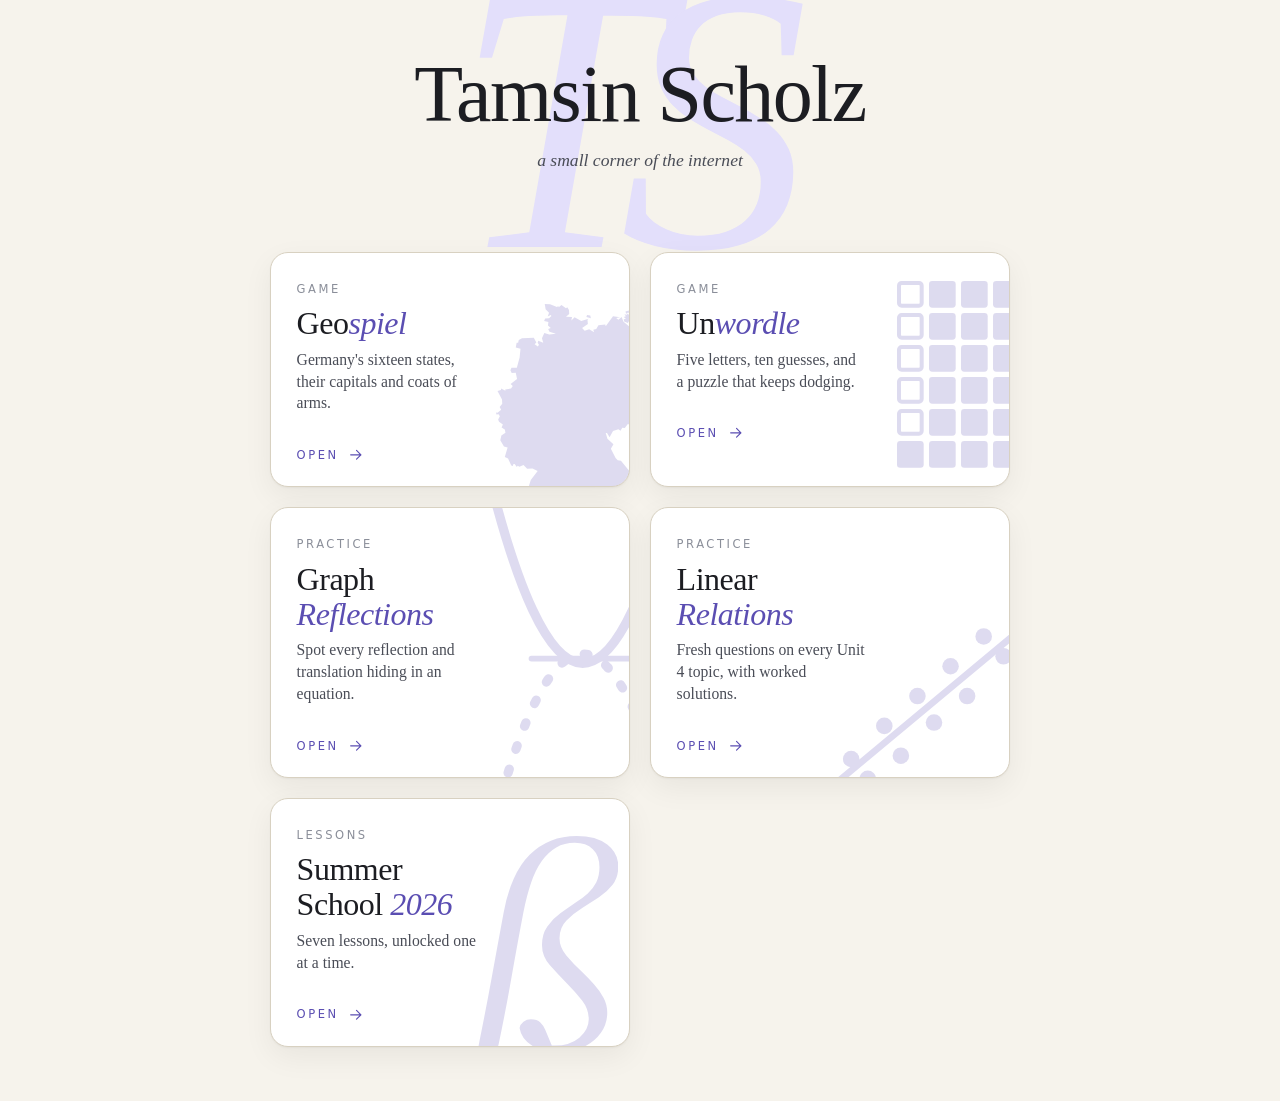
==== commit 044f3fb1: "Anchor TS monogram to top of cards and recentre it Position by bottom edge so it sits on the first r" ====
--- a/index.html
+++ b/index.html
@@ -42,9 +42,11 @@
     .masthead { position: relative; isolation: isolate; }
     .mono {
       position: absolute;
-      inset: 50% auto auto 50%;
-      transform: translate(-50%, -38%);
-      font-size: clamp(14rem, 52vw, 30rem);
+      /* Anchored by its bottom edge to the top of the cards (9vh = cards' top margin),
+         so it sits on them at any window size */
+      inset: auto auto calc(-9vh - .15em) 50%;
+      transform: translateX(-60%);
+      font-size: clamp(14rem, min(68vw, 42vh), 30rem);
       font-style: italic;
       line-height: 1;
       letter-spacing: -.12em;
